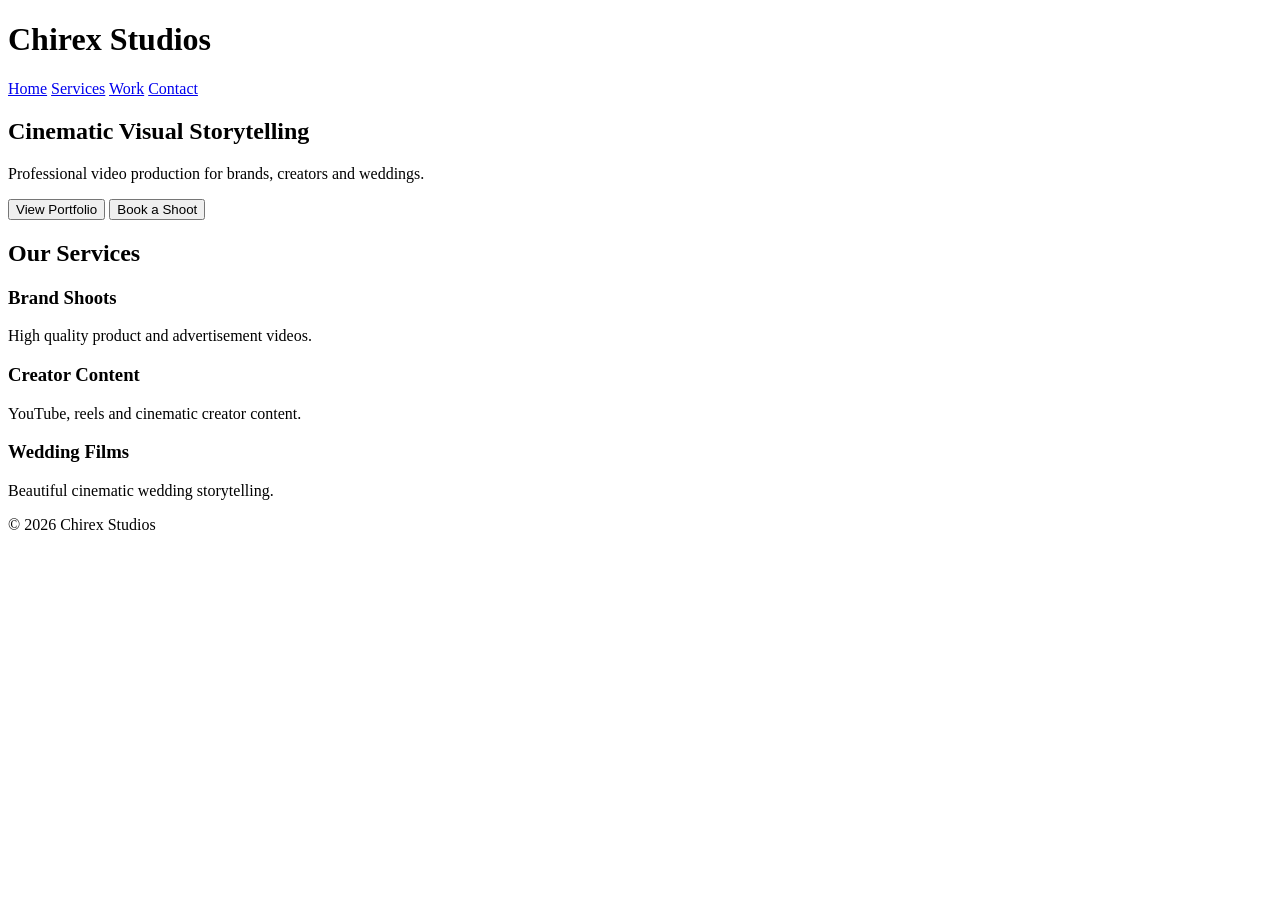
==== index.html @ 43edeb07 "fixing error" ====
<!doctype html>

<html lang="en">

<head>
<meta charset="UTF-8">
<meta name="viewport" content="width=device-width, initial-scale=1.0">

<title>Chirex Studios</title>

<link rel="stylesheet" href="style.css">

<link href="https://fonts.googleapis.com/css2?family=Poppins:wght@300;400;600&display=swap" rel="stylesheet">
</head>
<link rel="stylesheet" href="https://cdnjs.cloudflare.com/ajax/libs/font-awesome/6.5.0/css/all.min.css">
<body>

<header>
<h1>Chirex Studios</h1>

<nav>
<a href="index.html">Home</a>
<a href="#services">Services</a>
<a href="Work.html">Work</a>
<a href="#contact">Contact</a>
</nav>
</header>

<section class="hero">

<h2>Cinematic Visual Storytelling</h2>

<p>Professional video production for brands, creators and weddings.</p>

<div class="hero-buttons">

<button onclick="window.location.href='work.html'">
View Portfolio
</button>

<button onclick="document.querySelector('#contact').scrollIntoView({behavior:'smooth'})">
Book a Shoot
</button>

</div>

</section>

<section class="services" id="services">

<h2>Our Services</h2>

<div class="services-container">

<div class="service">
<h3>Brand Shoots</h3>
<p>High quality product and advertisement videos.</p>
</div>

<div class="service">
<h3>Creator Content</h3>
<p>YouTube, reels and cinematic creator content.</p>
</div>

<div class="service">
<h3>Wedding Films</h3>
<p>Beautiful cinematic wedding storytelling.</p>
</div>

</div>

</section>

<!-- BOOK SHHOOT -->

<div id="bookshoot-section">

</div>

<!-- CONTACT SECTION LOADED FROM contact.html -->

<section class="contact-container">
<div id="contact-section"></div>
</section>

<footer>
<p>© 2026 Chirex Studios</p>
</footer>
 
<script src="bookshoot.js"></script>

<script src="loadContact.js"></script>

</body>
</html>
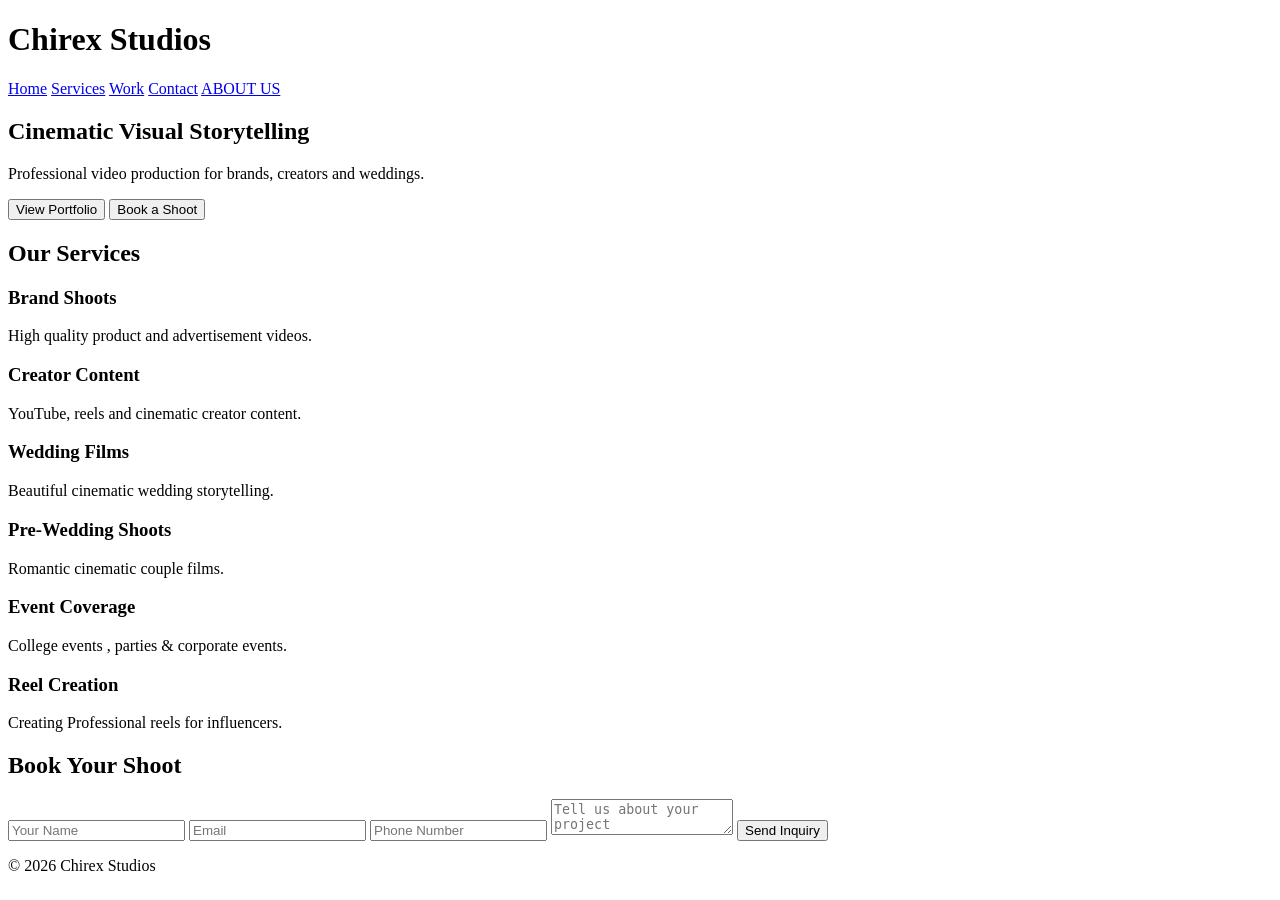
==== commit 144829dd: "fixing errors" ====
--- a/index.html
+++ b/index.html
@@ -1,95 +1,110 @@
 <!doctype html>
 
 <html lang="en">
+  <head>
+    <meta charset="UTF-8" />
+    <meta name="viewport" content="width=device-width, initial-scale=1.0" />
 
-<head>
-<meta charset="UTF-8">
-<meta name="viewport" content="width=device-width, initial-scale=1.0">
+    <title>Chirex Studios</title>
 
-<title>Chirex Studios</title>
+    <link rel="stylesheet" href="style.css" />
 
-<link rel="stylesheet" href="style.css">
+    <link
+      href="https://fonts.googleapis.com/css2?family=Poppins:wght@300;400;600&display=swap"
+      rel="stylesheet"
+    />
+  </head>
+  <link
+    rel="stylesheet"
+    href="https://cdnjs.cloudflare.com/ajax/libs/font-awesome/6.5.0/css/all.min.css"
+  />
+  <body>
+    <header>
+      <h1>Chirex Studios</h1>
 
-<link href="https://fonts.googleapis.com/css2?family=Poppins:wght@300;400;600&display=swap" rel="stylesheet">
-</head>
-<link rel="stylesheet" href="https://cdnjs.cloudflare.com/ajax/libs/font-awesome/6.5.0/css/all.min.css">
-<body>
+      <nav>
+        <a href="index.html">Home</a>
+        <a href="#services">Services</a>
+        <a href="Work.html">Work</a>
+        <a href="#contact">Contact</a>
+        <a href="AboutUs.html">ABOUT US </a>
+      </nav>
+    </header>
 
-<header>
-<h1>Chirex Studios</h1>
+    <section class="hero">
+      <h2>Cinematic Visual Storytelling</h2>
 
-<nav>
-<a href="index.html">Home</a>
-<a href="#services">Services</a>
-<a href="Work.html">Work</a>
-<a href="#contact">Contact</a>
-</nav>
-</header>
+      <p>Professional video production for brands, creators and weddings.</p>
 
-<section class="hero">
+      <div class="hero-buttons">
+        <button onclick="window.location.href = 'work.html'">
+          View Portfolio
+        </button>
 
-<h2>Cinematic Visual Storytelling</h2>
+        <button
+          onclick="
+            document
+              .querySelector('#contact')
+              .scrollIntoView({ behavior: 'smooth' })
+          "
+        >
+          Book a Shoot
+        </button>
+      </div>
+    </section>
 
-<p>Professional video production for brands, creators and weddings.</p>
+    <section class="services" id="services">
+      <h2>Our Services</h2>
 
-<div class="hero-buttons">
+      <div class="services-container">
+        <div class="service">
+          <h3>Brand Shoots</h3>
+          <p>High quality product and advertisement videos.</p>
+        </div>
 
-<button onclick="window.location.href='work.html'">
-View Portfolio
-</button>
+        <div class="service">
+          <h3>Creator Content</h3>
+          <p>YouTube, reels and cinematic creator content.</p>
+        </div>
 
-<button onclick="document.querySelector('#contact').scrollIntoView({behavior:'smooth'})">
-Book a Shoot
-</button>
+        <div class="service">
+          <h3>Wedding Films</h3>
+          <p>Beautiful cinematic wedding storytelling.</p>
+        </div>
 
-</div>
+        <div class="service">
+          <h3>Pre-Wedding Shoots</h3>
+          <p>Romantic cinematic couple films.</p>
+        </div>
 
-</section>
+        <div class="service">
+          <h3>Event Coverage</h3>
+          <p>College events , parties & corporate events.</p>
+        </div>
+        <div class="service">
+          <h3>Reel Creation</h3>
+          <p>Creating Professional reels for influencers.</p>
+        </div>
+      </div>
+    </section>
 
-<section class="services" id="services">
+    <!-- BOOK SHHOOT -->
 
-<h2>Our Services</h2>
+    <div id="bookshoot-section"></div>
 
-<div class="services-container">
+    <!-- CONTACT SECTION LOADED FROM contact.html -->
 
-<div class="service">
-<h3>Brand Shoots</h3>
-<p>High quality product and advertisement videos.</p>
-</div>
+    <section class="contact-container">
+      <div id="contact-section"></div>
+    </section>
 
-<div class="service">
-<h3>Creator Content</h3>
-<p>YouTube, reels and cinematic creator content.</p>
-</div>
+    <footer>
+      <p>© 2026 Chirex Studios</p>
+    </footer>
 
-<div class="service">
-<h3>Wedding Films</h3>
-<p>Beautiful cinematic wedding storytelling.</p>
-</div>
+    <script src="bookshoot.js"></script>
 
-</div>
-
-</section>
-
-<!-- BOOK SHHOOT -->
-
-<div id="bookshoot-section">
-
-</div>
-
-<!-- CONTACT SECTION LOADED FROM contact.html -->
-
-<section class="contact-container">
-<div id="contact-section"></div>
-</section>
-
-<footer>
-<p>© 2026 Chirex Studios</p>
-</footer>
- 
-<script src="bookshoot.js"></script>
-
-<script src="loadContact.js"></script>
-
-</body>
-</html>+    <script src="loadContact.js"></script>
+    <script src="work.js"></script>
+  </body>
+</html>
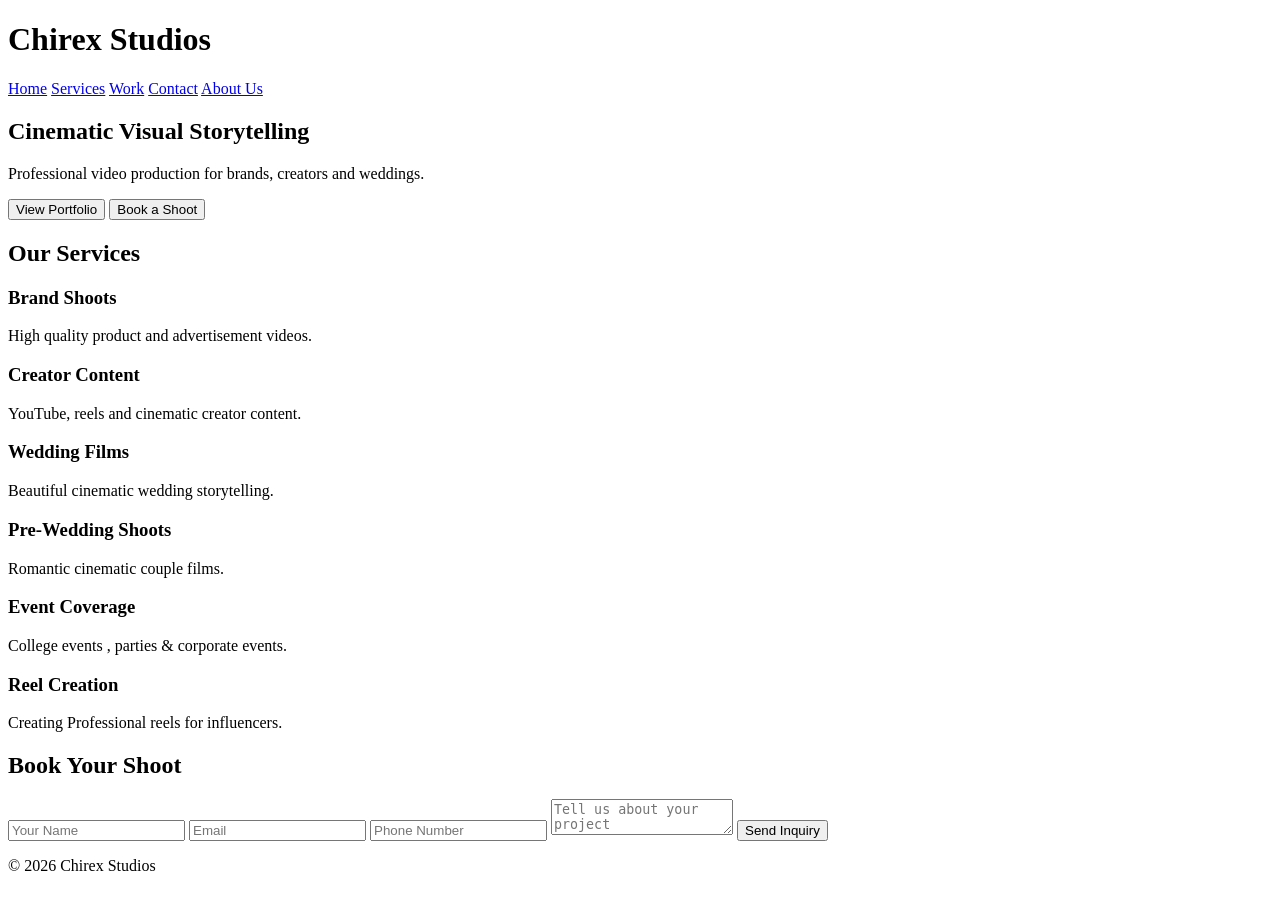
==== commit fcfe8518: "fixing about section" ====
--- a/index.html
+++ b/index.html
@@ -27,7 +27,7 @@
         <a href="#services">Services</a>
         <a href="Work.html">Work</a>
         <a href="#contact">Contact</a>
-        <a href="AboutUs.html">ABOUT US </a>
+        <a href="aboutUs.html">About Us</a>
       </nav>
     </header>
 
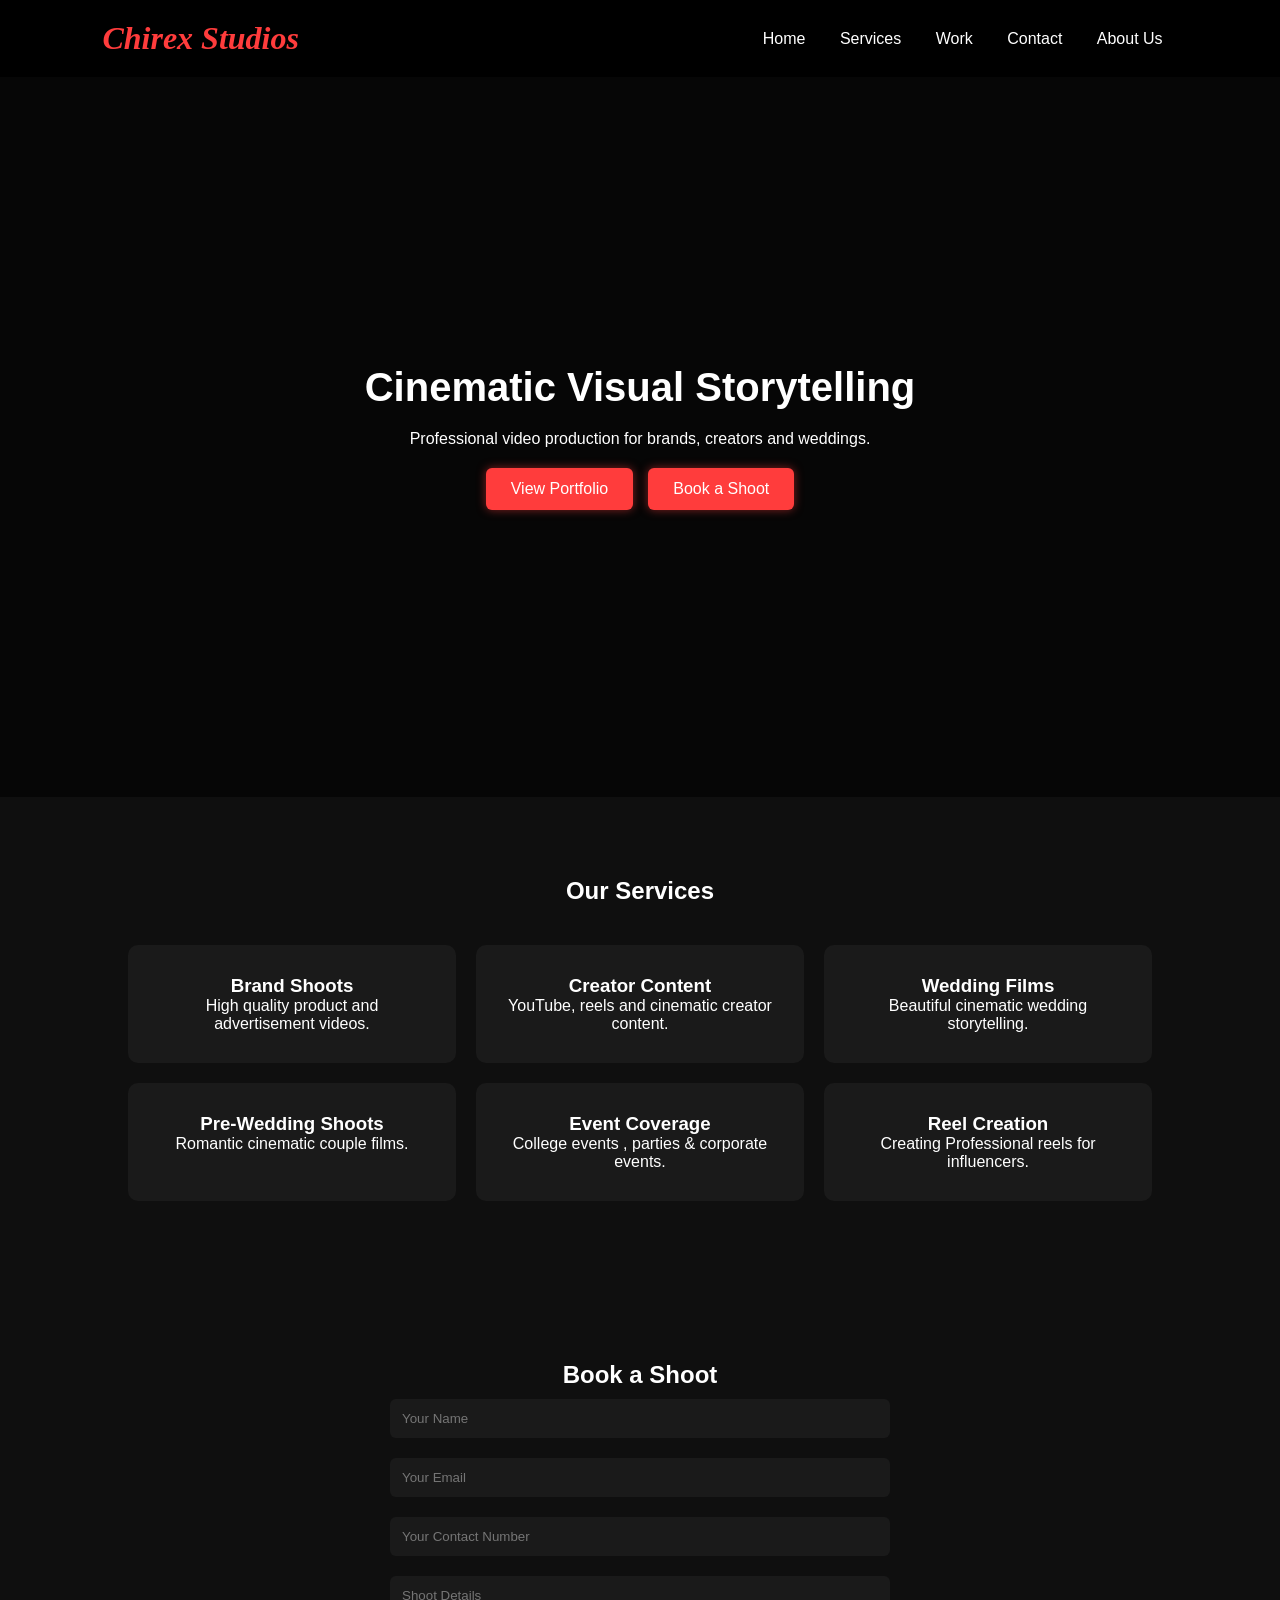
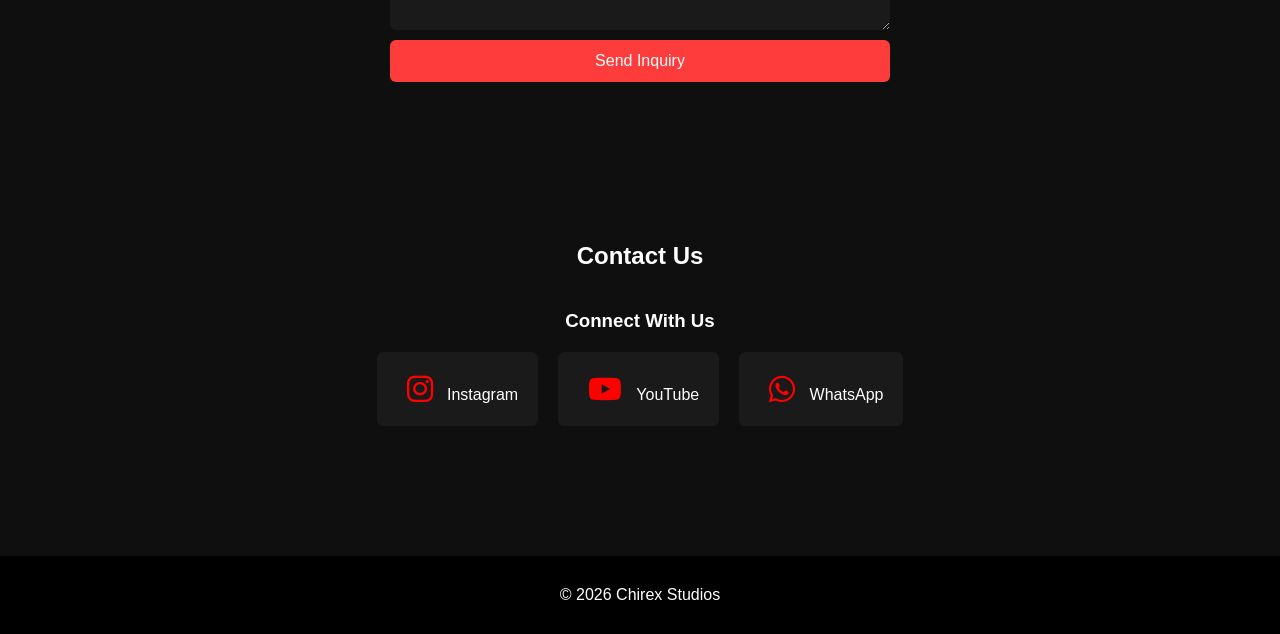
==== commit e0739eab: "fixing contact button" ====
--- a/index.html
+++ b/index.html
@@ -1,46 +1,34 @@
-<!doctype html>
-
 <html lang="en">
   <head>
     <meta charset="UTF-8" />
     <meta name="viewport" content="width=device-width, initial-scale=1.0" />
-
     <title>Chirex Studios</title>
-
     <link rel="stylesheet" href="style.css" />
-
     <link
       href="https://fonts.googleapis.com/css2?family=Poppins:wght@300;400;600&display=swap"
       rel="stylesheet"
     />
+    <link
+      rel="stylesheet"
+      href="https://cdnjs.cloudflare.com/ajax/libs/font-awesome/6.5.0/css/all.min.css"
+    />
   </head>
-  <link
-    rel="stylesheet"
-    href="https://cdnjs.cloudflare.com/ajax/libs/font-awesome/6.5.0/css/all.min.css"
-  />
   <body>
     <header>
       <h1>Chirex Studios</h1>
-
       <nav>
-        <a href="index.html">Home</a>
-        <a href="#services">Services</a>
-        <a href="Work.html">Work</a>
-        <a href="#contact">Contact</a>
+        <a href="index.html">Home</a> <a href="#services">Services</a>
+        <a href="work.html">Work</a> <a href="#contact">Contact</a>
         <a href="aboutUs.html">About Us</a>
       </nav>
     </header>
-
     <section class="hero">
       <h2>Cinematic Visual Storytelling</h2>
-
       <p>Professional video production for brands, creators and weddings.</p>
-
       <div class="hero-buttons">
         <button onclick="window.location.href = 'work.html'">
           View Portfolio
         </button>
-
         <button
           onclick="
             document
@@ -52,31 +40,25 @@
         </button>
       </div>
     </section>
-
     <section class="services" id="services">
       <h2>Our Services</h2>
-
       <div class="services-container">
         <div class="service">
           <h3>Brand Shoots</h3>
           <p>High quality product and advertisement videos.</p>
         </div>
-
         <div class="service">
           <h3>Creator Content</h3>
           <p>YouTube, reels and cinematic creator content.</p>
         </div>
-
         <div class="service">
           <h3>Wedding Films</h3>
           <p>Beautiful cinematic wedding storytelling.</p>
         </div>
-
         <div class="service">
           <h3>Pre-Wedding Shoots</h3>
           <p>Romantic cinematic couple films.</p>
         </div>
-
         <div class="service">
           <h3>Event Coverage</h3>
           <p>College events , parties & corporate events.</p>
@@ -88,22 +70,31 @@
       </div>
     </section>
 
-    <!-- BOOK SHHOOT -->
 
+    <!-- BOOK SHOOT -->
     <div id="bookshoot-section"></div>
 
-    <!-- CONTACT SECTION LOADED FROM contact.html -->
 
-    <section class="contact-container">
-      <div id="contact-section"></div>
+    <!-- CONTACT -->
+    <section class="contact" id="contact">
+      <h2>Contact Us</h2>
+
+      <div class="social-links">
+        <h3>Connect With Us</h3>
+
+        <div class="social-icons">
+          <a href="#"><i class="fab fa-instagram"></i> Instagram</a>
+          <a href="#"><i class="fab fa-youtube"></i> YouTube</a>
+          <a href="#"><i class="fab fa-whatsapp"></i> WhatsApp</a>
+        </div>
+      </div>
     </section>
 
-    <footer>
-      <p>© 2026 Chirex Studios</p>
-    </footer>
+    <!-- footer -->
 
+
+    <footer><p>© 2026 Chirex Studios</p></footer>
     <script src="bookshoot.js"></script>
-
     <script src="loadContact.js"></script>
     <script src="work.js"></script>
   </body>
--- a/style.css
+++ b/style.css
@@ -0,0 +1,429 @@
+html{
+scroll-behavior:smooth;
+}
+
+*{
+margin:0;
+padding:0;
+box-sizing:border-box;
+font-family:'Poppins',sans-serif;
+}
+
+body{
+background:#0f0f0f;
+color:white;
+}
+
+/* HEADER */
+
+header{
+display:flex;
+justify-content:space-between;
+align-items:center;
+padding:20px 8%;
+background:black;
+position:sticky;
+top:0;
+z-index:100;
+}
+
+header h1{
+color:#ff3c3c;
+font-style:italic;
+font-family: Cambria, Cochin, Georgia, Times, 'Times New Roman', serif;
+font-weight: 550;
+}
+
+nav a{
+color:white;
+text-decoration:none;
+margin:0 15px;
+font-weight:500;
+}
+
+nav a:hover{
+color:#ff3c3c;
+}
+
+/* HERO */
+
+.hero{
+height:80vh;
+display:flex;
+flex-direction:column;
+justify-content:center;
+align-items:center;
+text-align:center;
+
+background:
+linear-gradient(rgba(0,0,0,.6),rgba(0,0,0,.6)),
+url("IMG-20260307-WA0002.jpg");
+
+background-size:cover;
+background-position:center;
+
+padding:20px;
+gap:20px;
+}
+
+.hero h2{
+font-size:40px;
+}
+
+.hero p{
+max-width:600px;
+}
+
+.hero-buttons{
+display:flex;
+gap:15px;
+flex-wrap:wrap;
+justify-content:center;
+}
+
+.hero button{
+padding:12px 25px;
+font-size:16px;
+border:none;
+border-radius:6px;
+cursor:pointer;
+background:#ff3c3c;
+color:white;
+box-shadow:0 0 10px rgba(255,60,60,.5);
+}
+
+.hero button:hover{
+background:#ff1a1a;
+}
+
+/* SERVICES */
+
+.services{
+padding:80px 10%;
+text-align:center;
+}
+
+.services h2{
+margin-bottom:40px;
+}
+
+.services-container{
+display:grid;
+grid-template-columns:repeat(auto-fit,minmax(250px,1fr));
+gap:20px;
+}
+
+.service{
+background:#1a1a1a;
+padding:30px;
+border-radius:10px;
+transition:.3s;
+}
+
+.service:hover{
+transform:translateY(-10px);
+}
+
+/* PORTFOLIO PREVIEW (HOME PAGE) */
+
+.portfolio{
+padding:80px 10%;
+text-align:center;
+}
+
+.grid{
+display:grid;
+grid-template-columns:repeat(auto-fit,minmax(250px,1fr));
+gap:20px;
+}
+
+.item{
+height:300px;
+border-radius:10px;
+background-size:cover;
+background-position:center;
+transition:.5s;
+}
+
+.item:hover{
+transform:scale(1.05);
+}
+
+
+/* WORK PAGE */
+
+.portfolio-page{
+padding:80px 10%;
+text-align:center;
+}
+
+.portfolio-page h2{
+margin-bottom:40px;
+}
+
+/* MEDIA ITEMS (PHOTOS + VIDEOS) */
+
+.grid img,
+.grid video{
+width:100%;
+height:350px;
+object-fit:cover;
+border-radius:10px;
+transition:.4s;
+}
+
+.grid img:hover,
+.grid video:hover{
+transform:scale(1.05);
+}
+
+/* VIDEO STYLE */
+
+video{
+background:rgb(244, 230, 230);
+box-shadow:0 0 15px rgba(0,0,0,.6);
+}
+
+/* CONTACT */
+
+.contact{
+padding:80px 10%;
+text-align:center;
+}
+
+form{
+max-width:500px;
+margin:auto;
+}
+
+form input,
+form textarea{
+width:100%;
+padding:12px;
+margin:10px 0;
+border:none;
+border-radius:6px;
+background:#1a1a1a;
+color:white;
+}
+
+form button{
+width:100%;
+padding:12px;
+border:none;
+background:#ff3c3c;
+color:white;
+font-size:16px;
+cursor:pointer;
+border-radius:6px;
+}
+
+form button:hover{
+background:#ff1a1a;
+}
+
+/* FOOTER */
+
+footer{
+text-align:center;
+padding:30px;
+background:black;
+margin-top:50px;
+}
+
+/* SMOOTH SCROLL */
+
+html{
+scroll-behavior:smooth;
+}
+
+/* ------------------- */
+/* RESPONSIVE DESIGN */
+/* ------------------- */
+
+@media (max-width:900px){
+
+.hero h2{
+font-size:32px;
+}
+
+}
+
+@media (max-width:768px){
+
+header{
+flex-direction:column;
+gap:10px;
+}
+
+nav{
+margin-top:10px;
+}
+
+.hero{
+height:70vh;
+}
+
+}
+
+@media (max-width:480px){
+
+.hero h2{
+font-size:26px;
+}
+
+.hero p{
+font-size:14px;
+}
+
+.services,
+.portfolio,
+.contact,
+.portfolio-page{
+padding:60px 6%;
+}
+
+}
+
+/* contact section*/
+
+/* SOCIAL LINKS */
+
+.social-links{
+margin-top:40px;
+}
+
+.social-links h3{
+margin-bottom:20px;
+}
+
+.social-icons{
+display:flex;
+justify-content:center;
+gap:20px;
+flex-wrap:wrap;
+}
+
+.social-icons a{
+text-decoration:none;
+background:#1a1a1a;
+padding:12px 20px;
+border-radius:6px;
+color:white;
+transition:.3s;
+}
+
+.social-icons a:hover{
+background:#eee9e9;
+color: #0f0f0f;
+text-decoration:underline;
+}
+
+/* icons */
+
+
+  i{
+font-size:30px;
+color:red;
+margin:10px;
+}
+
+/* ABOUT US SECTION */
+
+/* ABOUT HERO */
+
+.about-hero{
+text-align:center;
+padding:80px 10%;
+background:#111;
+}
+
+.about-hero h2{
+font-size:40px;
+margin-bottom:10px;
+}
+
+.about-hero p{
+color:#bbb;
+}
+
+
+/* ABOUT CONTENT */
+
+.about-content{
+display:flex;
+flex-wrap:wrap;
+gap:40px;
+padding:80px 10%;
+}
+
+.about-text{
+flex:1;
+min-width:250px;
+}
+
+.about-text p{
+color:#ccc;
+line-height:1.7;
+}
+
+
+.about-stats{
+flex:1;
+display:grid;
+grid-template-columns:repeat(auto-fit,minmax(120px,1fr));
+gap:20px;
+}
+
+.stat-box{
+background:#1a1a1a;
+padding:30px;
+text-align:center;
+border-radius:10px;
+transition:0.3s;
+}
+
+.stat-box i{
+font-size:30px;
+margin-bottom:10px;
+color:#ff3c3c;
+}
+
+.stat-box:hover{
+transform:translateY(-8px);
+background:#222;
+}
+
+
+/* TEAM SECTION */
+
+.team-section{
+padding:80px 10%;
+text-align:center;
+}
+
+.team-grid{
+display:grid;
+grid-template-columns:repeat(auto-fit,minmax(220px,1fr));
+gap:25px;
+margin-top:40px;
+}
+
+.team-card{
+background:#1a1a1a;
+padding:30px;
+border-radius:10px;
+transition:0.3s;
+}
+
+.team-card i{
+font-size:35px;
+color:#ff3c3c;
+margin-bottom:15px;
+}
+
+.team-card:hover{
+transform:translateY(-10px) scale(1.03);
+background:#222;
+box-shadow:0 10px 25px rgba(0,0,0,0.5);
+}
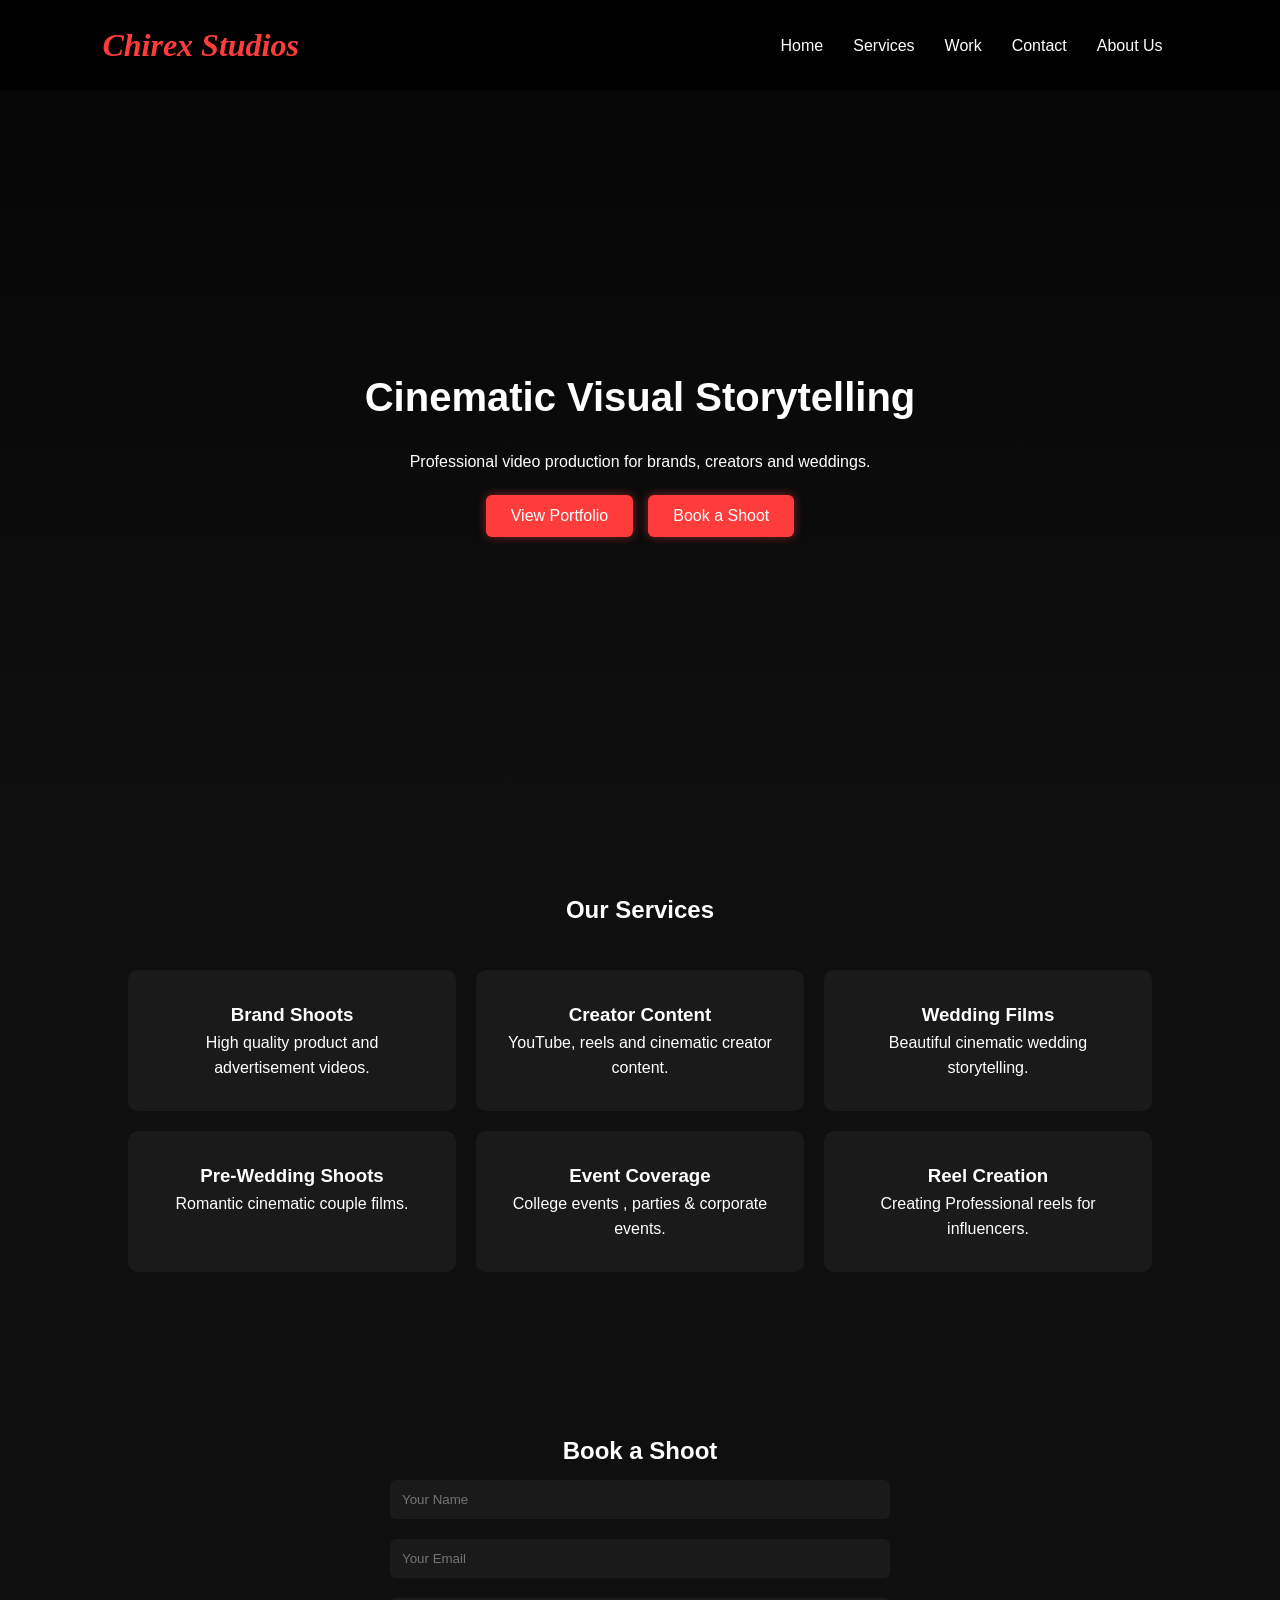
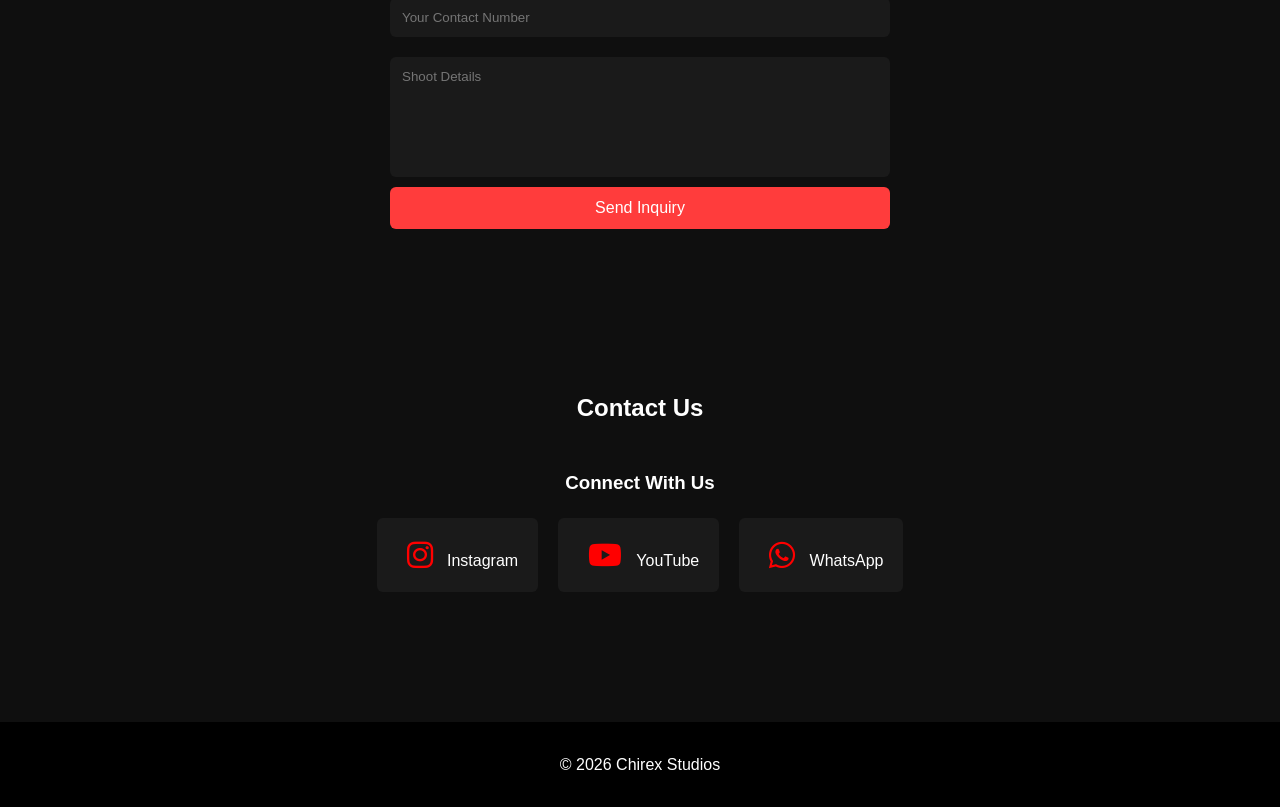
==== commit 7c867211: "adding wp link" ====
--- a/index.html
+++ b/index.html
@@ -40,6 +40,9 @@
         </button>
       </div>
     </section>
+
+    <!-- SERVICE - SECTION  -->
+
     <section class="services" id="services">
       <h2>Our Services</h2>
       <div class="services-container">
@@ -72,10 +75,13 @@
 
 
     <!-- BOOK SHOOT -->
+     
     <div id="bookshoot-section"></div>
 
 
     <!-- CONTACT -->
+
+
     <section class="contact" id="contact">
       <h2>Contact Us</h2>
 
@@ -83,9 +89,11 @@
         <h3>Connect With Us</h3>
 
         <div class="social-icons">
-          <a href="#"><i class="fab fa-instagram"></i> Instagram</a>
+          <a href="https://www.instagram.com/chirex.studios/?hl=en"><i class="fab fa-instagram"></i> Instagram</a>
           <a href="#"><i class="fab fa-youtube"></i> YouTube</a>
-          <a href="#"><i class="fab fa-whatsapp"></i> WhatsApp</a>
+       <a href="https://wa.me/919318329613?text=Hello%20I%20want%20to%20know%20about%20your%20services" target="_blank">
+<i class="fab fa-whatsapp"></i> WhatsApp
+</a>
         </div>
       </div>
     </section>
@@ -94,6 +102,9 @@
 
 
     <footer><p>© 2026 Chirex Studios</p></footer>
+
+    <!-- SCRIPT -->
+
     <script src="bookshoot.js"></script>
     <script src="loadContact.js"></script>
     <script src="work.js"></script>
--- a/style.css
+++ b/style.css
@@ -1,429 +1,509 @@
-html{
-scroll-behavior:smooth;
-}
-
-*{
-margin:0;
-padding:0;
-box-sizing:border-box;
-font-family:'Poppins',sans-serif;
-}
-
-body{
-background:#0f0f0f;
-color:white;
+/* GLOBAL */
+
+html {
+  scroll-behavior: smooth;
+}
+
+* {
+  margin: 0;
+  padding: 0;
+  box-sizing: border-box;
+  font-family: "Poppins", sans-serif;
+}
+
+body {
+  background: #0f0f0f;
+  color: white;
+  line-height: 1.6;
+}
+
+/* prevent overflow issues */
+
+img,
+video {
+  max-width: 100%;
+  height: auto;
+  display: block;
 }
 
 /* HEADER */
 
-header{
-display:flex;
-justify-content:space-between;
-align-items:center;
-padding:20px 8%;
-background:black;
-position:sticky;
-top:0;
-z-index:100;
-}
-
-header h1{
-color:#ff3c3c;
-font-style:italic;
-font-family: Cambria, Cochin, Georgia, Times, 'Times New Roman', serif;
-font-weight: 550;
-}
-
-nav a{
-color:white;
-text-decoration:none;
-margin:0 15px;
-font-weight:500;
-}
-
-nav a:hover{
-color:#ff3c3c;
+header {
+  display: flex;
+  justify-content: space-between;
+  align-items: center;
+  padding: 20px 8%;
+  background: black;
+  position: sticky;
+  top: 0;
+  z-index: 100;
+  flex-wrap: wrap;
+}
+
+header h1 {
+  color: #ff3c3c;
+  font-style: italic;
+  font-family: Cambria, Cochin, Georgia, Times, "Times New Roman", serif;
+  font-weight: 550;
+}
+
+nav {
+  display: flex;
+  flex-wrap: wrap;
+  justify-content: center;
+}
+
+nav a {
+  color: white;
+  text-decoration: none;
+  margin: 8px 15px;
+  font-weight: 500;
+  transition: 0.3s;
+}
+
+nav a:hover {
+  color: #ff3c3c;
 }
 
 /* HERO */
 
-.hero{
-height:80vh;
-display:flex;
-flex-direction:column;
-justify-content:center;
-align-items:center;
+.hero {
+  min-height: 80vh;
+  display: flex;
+  flex-direction: column;
+  justify-content: center;
+  align-items: center;
+  text-align: center;
+
+  background:
+    linear-gradient(rgba(0, 0, 0, 0.6), rgba(0, 0, 0, 0.01)),
+    url("IMG-20260307-WA0002.jpg");
+
+  background-size: cover;
+  background-position: center;
+
+  padding: 20px;
+  gap: 20px;
+}
+
+.hero h2 {
+  font-size: 40px;
+}
+
+.hero p {
+  max-width: 600px;
+}
+
+.hero-buttons {
+  display: flex;
+  gap: 15px;
+  flex-wrap: wrap;
+  justify-content: center;
+}
+
+.hero button {
+  padding: 12px 25px;
+  font-size: 16px;
+  border: none;
+  border-radius: 6px;
+  cursor: pointer;
+  background: #ff3c3c;
+  color: white;
+  box-shadow: 0 0 10px rgba(255, 60, 60, 0.5);
+  transition: 0.3s;
+}
+
+.hero button:hover {
+  background: #ff1a1a;
+}
+
+/* SERVICES */
+
+.services {
+  padding: 80px 10%;
+  text-align: center;
+}
+
+.services h2 {
+  margin-bottom: 40px;
+}
+
+.services-container {
+  display: grid;
+  grid-template-columns: repeat(auto-fit, minmax(250px, 1fr));
+  gap: 20px;
+}
+
+.service {
+  background: #1a1a1a;
+  padding: 30px;
+  border-radius: 10px;
+  transition: 0.3s;
+}
+
+.service:hover {
+  transform: translateY(-10px);
+}
+
+/* PORTFOLIO */
+
+.portfolio {
+  padding: 80px 10%;
+  text-align: center;
+}
+
+.grid {
+  display: grid;
+  grid-template-columns: repeat(auto-fit, minmax(250px, 1fr));
+  gap: 20px;
+}
+
+.item {
+  height: 300px;
+  border-radius: 10px;
+  background-size: cover;
+  background-position: center;
+  transition: 0.5s;
+}
+
+.item:hover {
+  transform: scale(1.05);
+}
+
+/* WORK PAGE */
+
+.portfolio-page {
+  padding: 80px 10%;
+  text-align: center;
+}
+
+.portfolio-page h2 {
+  margin-bottom: 40px;
+}
+
+/* MEDIA */
+
+.grid img,
+.grid video {
+  width: 100%;
+  aspect-ratio: 16/9;
+  object-fit: cover;
+  border-radius: 10px;
+  transition: 0.4s;
+}
+
+.grid img:hover,
+.grid video:hover {
+  transform: scale(1.05);
+}
+
+video {
+  background: black;
+  box-shadow: 0 0 15px rgba(0, 0, 0, 0.6);
+}
+
+/* CONTACT */
+
+.contact {
+  padding: 80px 10%;
+  text-align: center;
+}
+
+form {
+  max-width: 500px;
+  margin: auto;
+}
+
+form input,
+form textarea {
+  width: 100%;
+  padding: 12px;
+  margin: 10px 0;
+  border: none;
+  border-radius: 6px;
+  background: #1a1a1a;
+  color: white;
+}
+
+form textarea {
+  resize: none;
+  height: 120px;
+}
+
+form button {
+  width: 100%;
+  padding: 12px;
+  border: none;
+  background: #ff3c3c;
+  color: white;
+  font-size: 16px;
+  cursor: pointer;
+  border-radius: 6px;
+  transition: 0.3s;
+}
+
+form button:hover {
+  background: #ff1a1a;
+}
+
+/* SOCIAL LINKS */
+
+.social-links {
+  margin-top: 40px;
+}
+
+.social-links h3 {
+  margin-bottom: 20px;
+}
+
+.social-icons {
+  display: flex;
+  justify-content: center;
+  gap: 20px;
+  flex-wrap: wrap;
+}
+
+.social-icons a {
+  text-decoration: none;
+  background: #1a1a1a;
+  padding: 12px 20px;
+  border-radius: 6px;
+  color: white;
+  transition: 0.3s;
+}
+
+.social-icons a:hover {
+  background: #eee9e9;
+  color: #0f0f0f;
+  text-decoration: underline;
+}
+
+/* ICONS */
+
+i {
+  font-size: 30px;
+  color: red;
+  margin: 10px;
+}
+
+/* ABOUT HERO */
+
+.about-hero {
+  text-align: center;
+  padding: 80px 10%;
+  background: #111;
+}
+
+.about-hero h2 {
+  font-size: 40px;
+  margin-bottom: 10px;
+}
+
+.about-hero p {
+  color: #bbb;
+}
+
+/* ABOUT CONTENT */
+
+.about-content {
+  display: flex;
+  flex-wrap: wrap;
+  gap: 40px;
+  padding: 80px 10%;
+}
+
+.about-text {
+  flex: 1;
+  min-width: 250px;
+}
+
+.about-text p {
+  color: #ccc;
+  line-height: 1.7;
+}
+
+.about-stats {
+  flex: 1;
+  display: grid;
+  grid-template-columns: repeat(auto-fit, minmax(120px, 1fr));
+  gap: 20px;
+}
+
+.stat-box {
+  background: #1a1a1a;
+  padding: 30px;
+  text-align: center;
+  border-radius: 10px;
+  transition: 0.3s;
+}
+
+.stat-box i {
+  font-size: 30px;
+  margin-bottom: 10px;
+  color: #ff3c3c;
+}
+
+.stat-box:hover {
+  transform: translateY(-8px);
+  background: #222;
+}
+
+/* TEAM */
+
+.team-section {
+  padding: 80px 10%;
+  text-align: center;
+}
+
+.team-grid {
+  display: grid;
+  grid-template-columns: repeat(auto-fit, minmax(220px, 1fr));
+  gap: 25px;
+  margin-top: 40px;
+}
+
+.team-card {
+  background: #1a1a1a;
+  padding: 30px;
+  border-radius: 10px;
+  transition: 0.3s;
+}
+
+.team-card i {
+  font-size: 35px;
+  color: #ff3c3c;
+  margin-bottom: 15px;
+}
+
+.team-card:hover {
+  transform: translateY(-10px) scale(1.03);
+  background: #222;
+  box-shadow: 0 10px 25px rgba(0, 0, 0, 0.5);
+}
+
+/* FOOTER */
+
+footer {
+  text-align: center;
+  padding: 30px;
+  background: black;
+  margin-top: 50px;
+}
+
+/* RESPONSIVE DESIGN */
+
+@media (max-width: 900px) {
+  .hero h2 {
+    font-size: 32px;
+  }
+
+  .about-hero h2 {
+    font-size: 34px;
+  }
+}
+
+@media (max-width: 768px) {
+  header {
+    flex-direction: column;
+    gap: 10px;
+  }
+
+  .hero {
+    min-height: 70vh;
+  }
+
+  .about-content {
+    flex-direction: column;
+  }
+}
+
+@media (max-width: 480px) {
+  .hero h2 {
+    font-size: 26px;
+  }
+
+  .hero p {
+    font-size: 14px;
+  }
+
+  .about-hero h2 {
+    font-size: 28px;
+  }
+
+  .services,
+  .portfolio,
+  .contact,
+  .portfolio-page,
+  .about-content,
+  .team-section {
+    padding: 60px 6%;
+  }
+
+  nav a {
+    margin: 6px 10px;
+    font-size: 14px;
+  }
+}
+
+/* ========================= */
+/* FULLSCREEN IMAGE VIEWER */
+/* ========================= */
+
+.clicks img{
+  cursor: pointer;
+  transition: 0.3s;
+}
+
+.clicks img:hover{
+  transform: scale(1.05);
+}
+
+/* viewer background */
+
+#imageViewer{
+  position: fixed;
+  top: 0;
+  left: 0;
+  width: 100%;
+  height: 100%;
+  background: rgba(0,0,0,0.95);
+  display: none;
+  justify-content: center;
+  align-items: center;
+  z-index: 9999;
+  padding: 20px;
+}
+
+/* fullscreen image */
+
+#imageViewer img{
+  max-width: 95%;
+  max-height: 95%;
+  border-radius: 10px;
+  box-shadow: 0 0 25px rgba(0,0,0,0.8);
+}
+
+/* close button */
+
+#closeBtn{
+  position: absolute;
+  top: 25px;
+  right: 40px;
+  font-size: 45px;
+  color: white;
+  cursor: pointer;
+  font-weight: bold;
+  transition: 0.3s;
+}
+
+#closeBtn:hover{
+  color: #ff3c3c;
+}
+.clicks{
 text-align:center;
-
-background:
-linear-gradient(rgba(0,0,0,.6),rgba(0,0,0,.6)),
-url("IMG-20260307-WA0002.jpg");
-
-background-size:cover;
-background-position:center;
-
-padding:20px;
-gap:20px;
-}
-
-.hero h2{
-font-size:40px;
-}
-
-.hero p{
-max-width:600px;
-}
-
-.hero-buttons{
-display:flex;
-gap:15px;
-flex-wrap:wrap;
-justify-content:center;
-}
-
-.hero button{
-padding:12px 25px;
-font-size:16px;
-border:none;
-border-radius:6px;
-cursor:pointer;
-background:#ff3c3c;
-color:white;
-box-shadow:0 0 10px rgba(255,60,60,.5);
-}
-
-.hero button:hover{
-background:#ff1a1a;
-}
-
-/* SERVICES */
-
-.services{
-padding:80px 10%;
-text-align:center;
-}
-
-.services h2{
-margin-bottom:40px;
-}
-
-.services-container{
-display:grid;
-grid-template-columns:repeat(auto-fit,minmax(250px,1fr));
-gap:20px;
-}
-
-.service{
-background:#1a1a1a;
-padding:30px;
-border-radius:10px;
-transition:.3s;
-}
-
-.service:hover{
-transform:translateY(-10px);
-}
-
-/* PORTFOLIO PREVIEW (HOME PAGE) */
-
-.portfolio{
-padding:80px 10%;
-text-align:center;
-}
-
-.grid{
-display:grid;
-grid-template-columns:repeat(auto-fit,minmax(250px,1fr));
-gap:20px;
-}
-
-.item{
-height:300px;
-border-radius:10px;
-background-size:cover;
-background-position:center;
-transition:.5s;
-}
-
-.item:hover{
-transform:scale(1.05);
-}
-
-
-/* WORK PAGE */
-
-.portfolio-page{
-padding:80px 10%;
-text-align:center;
-}
-
-.portfolio-page h2{
-margin-bottom:40px;
-}
-
-/* MEDIA ITEMS (PHOTOS + VIDEOS) */
-
-.grid img,
-.grid video{
-width:100%;
-height:350px;
-object-fit:cover;
-border-radius:10px;
-transition:.4s;
-}
-
-.grid img:hover,
-.grid video:hover{
-transform:scale(1.05);
-}
-
-/* VIDEO STYLE */
-
-video{
-background:rgb(244, 230, 230);
-box-shadow:0 0 15px rgba(0,0,0,.6);
-}
-
-/* CONTACT */
-
-.contact{
-padding:80px 10%;
-text-align:center;
-}
-
-form{
-max-width:500px;
-margin:auto;
-}
-
-form input,
-form textarea{
-width:100%;
-padding:12px;
-margin:10px 0;
-border:none;
-border-radius:6px;
-background:#1a1a1a;
-color:white;
-}
-
-form button{
-width:100%;
-padding:12px;
-border:none;
-background:#ff3c3c;
-color:white;
-font-size:16px;
-cursor:pointer;
-border-radius:6px;
-}
-
-form button:hover{
-background:#ff1a1a;
-}
-
-/* FOOTER */
-
-footer{
-text-align:center;
-padding:30px;
-background:black;
-margin-top:50px;
-}
-
-/* SMOOTH SCROLL */
-
-html{
-scroll-behavior:smooth;
-}
-
-/* ------------------- */
-/* RESPONSIVE DESIGN */
-/* ------------------- */
-
-@media (max-width:900px){
-
-.hero h2{
-font-size:32px;
-}
-
-}
-
-@media (max-width:768px){
-
-header{
-flex-direction:column;
-gap:10px;
-}
-
-nav{
+}
+
+.clicks p{
 margin-top:10px;
-}
-
-.hero{
-height:70vh;
-}
-
-}
-
-@media (max-width:480px){
-
-.hero h2{
-font-size:26px;
-}
-
-.hero p{
-font-size:14px;
-}
-
-.services,
-.portfolio,
-.contact,
-.portfolio-page{
-padding:60px 6%;
-}
-
-}
-
-/* contact section*/
-
-/* SOCIAL LINKS */
-
-.social-links{
-margin-top:40px;
-}
-
-.social-links h3{
-margin-bottom:20px;
-}
-
-.social-icons{
-display:flex;
-justify-content:center;
-gap:20px;
-flex-wrap:wrap;
-}
-
-.social-icons a{
-text-decoration:none;
-background:#1a1a1a;
-padding:12px 20px;
-border-radius:6px;
-color:white;
-transition:.3s;
-}
-
-.social-icons a:hover{
-background:#eee9e9;
-color: #0f0f0f;
-text-decoration:underline;
-}
-
-/* icons */
-
-
-  i{
-font-size:30px;
-color:red;
-margin:10px;
-}
-
-/* ABOUT US SECTION */
-
-/* ABOUT HERO */
-
-.about-hero{
-text-align:center;
-padding:80px 10%;
-background:#111;
-}
-
-.about-hero h2{
-font-size:40px;
-margin-bottom:10px;
-}
-
-.about-hero p{
-color:#bbb;
-}
-
-
-/* ABOUT CONTENT */
-
-.about-content{
-display:flex;
-flex-wrap:wrap;
-gap:40px;
-padding:80px 10%;
-}
-
-.about-text{
-flex:1;
-min-width:250px;
-}
-
-.about-text p{
 color:#ccc;
-line-height:1.7;
-}
-
-
-.about-stats{
-flex:1;
-display:grid;
-grid-template-columns:repeat(auto-fit,minmax(120px,1fr));
-gap:20px;
-}
-
-.stat-box{
-background:#1a1a1a;
-padding:30px;
-text-align:center;
-border-radius:10px;
-transition:0.3s;
-}
-
-.stat-box i{
-font-size:30px;
-margin-bottom:10px;
-color:#ff3c3c;
-}
-
-.stat-box:hover{
-transform:translateY(-8px);
-background:#222;
-}
-
-
-/* TEAM SECTION */
-
-.team-section{
-padding:80px 10%;
-text-align:center;
-}
-
-.team-grid{
-display:grid;
-grid-template-columns:repeat(auto-fit,minmax(220px,1fr));
-gap:25px;
-margin-top:40px;
-}
-
-.team-card{
-background:#1a1a1a;
-padding:30px;
-border-radius:10px;
-transition:0.3s;
-}
-
-.team-card i{
-font-size:35px;
-color:#ff3c3c;
-margin-bottom:15px;
-}
-
-.team-card:hover{
-transform:translateY(-10px) scale(1.03);
-background:#222;
-box-shadow:0 10px 25px rgba(0,0,0,0.5);
 }
